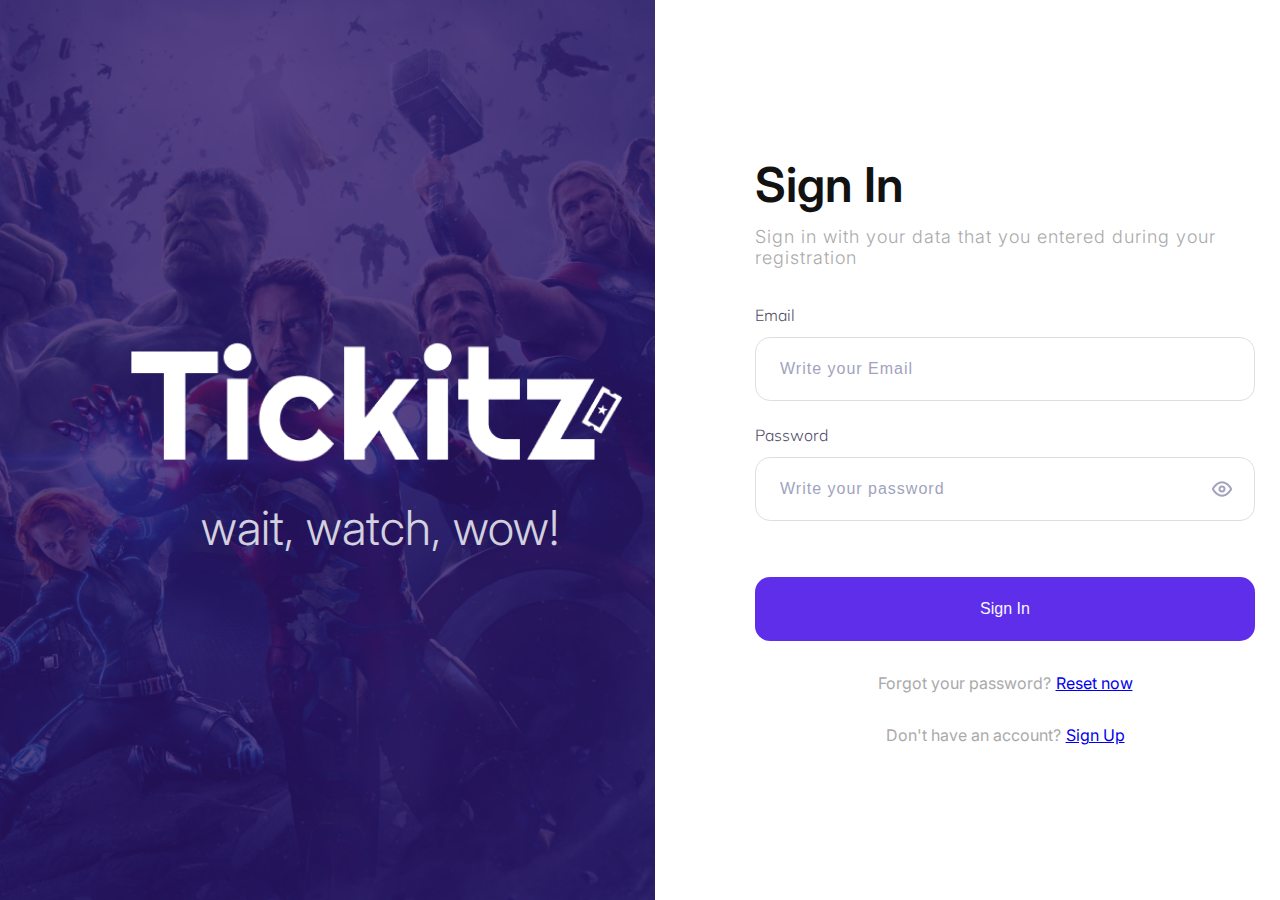
==== signIn.html @ 8dc181a2 "add task html css slicing" ====
<!DOCTYPE html>
<html lang="en">
<head>
    <meta charset="UTF-8">
    <meta name="viewport" content="width=device-width, initial-scale=1.0">
    <link href="https://fonts.googleapis.com/css2?family=Inter:ital,opsz,wght@0,14..32,100..900;1,14..32,100..900&display=swap" rel="stylesheet">
    <link href="https://fonts.googleapis.com/css2?family=Inter:ital,opsz,wght@0,14..32,100..900;1,14..32,100..900&family=Mulish:ital,wght@0,200..1000;1,200..1000&display=swap" rel="stylesheet">
    <link rel="stylesheet" href="/CSS/index.css">
    <title>SIGN IN</title>
</head>
<body>
    <section class="all">
        <aside class="left">
            <img src="/CSS/Assets/image/tickitz 1.png" class="imgTic" alt="tickitz">
            <h1 class="hashtag">wait, watch, wow!</h1>
        </aside>
        <aside class="right">
            <h1 class="headSign">Sign In</h1>
            <span class="headSign2">Sign in with your data that you entered during your registration</span>
            <span class="inputForm">
                <label for="">Email</label>
                <input type="email" name="Email" placeholder="Write your Email">
            </span>
            <span class="inputForm">
                <label for="">Password</label>
                <input type="password" class="password" name="Password" placeholder="Write your password">
            </span>
            <span class="signBut">
                <button>Sign In</button>
            </span>
            <footer class="footSign">
                <span>Forgot your password? </span>
                <a class="signLink" href="url">Reset now</a>
            </footer>
            <footer class="footSign">
                <span>Don't have an account? </span>
                <a class="signLink" href="url">Sign Up</a>
            </footer>
        </aside>
    <section>      
</body>
</html>
---- CSS/index.css ----
*,
*::before,
*::after {
    padding: 0;
    margin: 0;
    box-sizing: border-box;
}
body {
    font-family: "Mulish", sans-serif;
    /* letter-spacing: 2px; */
}

/* HOME : LINE 192 */

/* SIGN UP & SIGN IN */
.all {
    display: flex;
    width: 100%;
    height: 100vh;
}

.left {
    width: 60%;
    display: flex;
    flex-direction: column;
    align-items: center;
    justify-content: center;
    background-color: #2B156BCC;
    background-image: url(/CSS/Assets/image/avenger.png);
    background-size: cover;
}

.hashtag {
    font-family: "inter", sans-serif;
    color: #FFFF;
    opacity: 80%;
    font-size: 48px;
    font-weight: 300;
}

.right {
    padding: 120px 100px;
    font-family: "inter", sans-serif;
    display: flex;
    flex-direction: column;
    justify-content: center;
}

.headSign {
    color: #121212;
    font-size: 48px;
    font-weight: 600;
    margin-bottom: 12px;
}

.right .headSign2 {
    color: #AAAAAA;
    display: flex;
    font-size: 18px;
    font-weight: 300;
    letter-spacing: 1px;
    margin-bottom: 37px;
}

.right .inputForm {
    font-family: "Mulish", sans-serif;
    display: flex;
    flex-direction: column;
    color: #4E4B66;
    font-weight: 300;
    font-size: 16px;
    letter-spacing: 0;
}

.right .inputForm input {
    width: 500px;
    height: 64px;
    border: 1px solid #DEDEDE;
    border-radius: 15px;
    padding: 24px;
    margin-top: 12px;
    margin-bottom: 24px;
}

.right .inputForm input::placeholder {
    color: #A0A3BD;
    font-size: 16px;
    font-weight: 100;
    letter-spacing: 1px;
}

.right .inputForm .password {
    background-image: url(/CSS/Assets/icon/eyeslash.png);
    background-repeat: no-repeat;
    background-position: right 22px center;
}

.right .signBut {
    display: flex;
    align-items: center;
    margin-top: 32px;
}

.right .signBut button {
    width: 500px;
    height: 64px;
    font-size: 16px;
    color: #F7F7FC;
    background-color: #5F2EEA;
    border: none;
    border-radius: 15px;
}

.footSign {
    display: flex;
    justify-content: center;
    font-family: "inter", sans-serif;
    font-size: 16px;
    color: #AAAAAA;
    letter-spacing: 0px;
    margin-top: 32px;
}

.right .footSign .signLink {
    margin-left: 5px;
}



/* HOME */
.homeNav {
    display: flex;
    justify-content: space-between;
    align-items: center;
    width: 100vw;
    height: 104px;
    padding: 0 130px;
}
.homeNav2 {
    display: none;
}
.homeList {
    display: flex;
    align-items: center;
    color: #414141;
    font-size: 16px;
    font-weight: 600;
}
.homeNav .homeList .ticHome {
    margin-right: 72px;
}
.homeList .listMov {
    margin-left: 64px;
}
.homeList .listHo {
    margin-left: 72px;
}
.homeNav button {
    width: 120px;
    height: 40px;
    font-size: 14px;
    color: #F7F7FC;
    background-color: #5F2EEA;
    border: none;
    border-radius: 6px;
}
.homeHeader {
    display: flex;
    justify-content: space-around;
    align-items: center;
    padding-top: 48px;
    padding-bottom: 142px;
}
.tagChild {
    font-size: 24px;
    font-weight: 400;
    color: #A0A3BD;
    letter-spacing: 0;
}
.tagChild1 {
    font-size: 56px;
    font-weight: 700;
    color: #5F2EEA;
    margin-top: 30px;
}



main {
    background-color: #F5F6F8;
    padding-top: 64px;
    padding-bottom: 100px;
    padding-left: 130px;
    padding-right: 25px;
}
.mainChild {
    display: flex;
    justify-content: space-between;
}
.mainGchild {
    display: flex;
    flex-direction: column;
    align-items: center;
}
.mainChild .mainGchild .nowShow {
    font-size: 24px;
    font-weight: 700;
    color: #5F2EEA;
}
.mainChild .mainGchild img {
    margin-top: 16px;
    width: 100px;
}
.mainChild .viewAll {
    font-size: 16px;
    font-weight: 700;
    color: #5F2EEA;
    padding-right: 105px;
}
.mainChild1 {
    width: 100%;
    display: flex;
    gap: 45px;
    margin-top: 56px;
    overflow-x: scroll;
    scroll-snap-type: mandatory;
}



aside {
    padding-top: 64px;
    padding-bottom: 100px;
    padding-left: 130px;
    padding-right: 25px;
}
.asideChild {
    display: flex;
    justify-content: space-between;
}
.asideGchild {
    display: flex;
    flex-direction: column;
    align-items: center;
}
.asideChild .asideGchild .upcoming {
    font-size: 24px;
    font-weight: 700;
}
.asideChild .viewAll {
    font-size: 16px;
    font-weight: 700;
    color: #5F2EEA;
    padding-right: 105px;
}
.monthBut {
    width: 100%;
    display: flex;
    gap: 30px;
    margin-top: 40px;
    overflow-x: scroll;
    scroll-snap-type: mandatory;

}
.septBut {
    display: flex;
    justify-content: center;
    align-items: center;
    width: 147px;
    height: 42px;
    padding: 0 50px;
    border: none;
    background-color: #5F2EEA;
    border-radius: 5px;
    font-size: 14px;
    font-weight: 500;
    color: white; 
}
.otherBut {
    display: flex;
    justify-content: center;
    align-items: center;
    width: 147px;
    height: 42px;
    padding: 0 50px;
    border: 1px #5F2EEA solid;
    background-color: white;
    border-radius: 5px;
    font-size: 14px;
    font-weight: 400;
    color: #5F2EEA;
}
.asideChild1 {
    width: 100%;
    display: flex;
    gap: 50px;
    overflow-x: scroll;
    scroll-snap-type: mandatory;
}
.asideGchild1 {
    display: flex;
    justify-content: center;
    align-items: center;
    flex-direction: column;
    width: 223px;
    height: 452px;
    padding: 32px;
    margin-top: 56px;
    border: 1px #DEDEDE solid;
    border-radius: 10px;
}
.movTittle {
    font-size: 18px;
    color: #14142B;
    font-weight: 600;
    margin-top: 24px;
}
.movGenre {
    font-size: 12px;
    color: #A0A3BD;
    font-weight: 400;
    margin-top: 8px;
}
.asideGchild1 button {
    width: 159px;
    height: 33px;
    background-color: white;
    border: 1px #5F2EEA solid;
    border-radius: 5px;
    font-size: 14px;
    font-weight: lighter;
    color: #5F2EEA;
    margin-top: 40px;
}



.sectionHome {
    display: flex;
    justify-content: center;
    align-items: center;
    padding: 96px 130px;
}
.sectionChild {
    display: flex;
    flex-direction: column;
    justify-content: center;
    align-items: center;
    width: 100%;
    padding: 48px 0;
    border: none;
    border-radius: 8px;
    box-shadow: 0px 16px 32px 0px #bababa4a;
}
.sectionTag {
    font-size: 24px;
    font-weight: 400;
    color: #4E4B66;
}
.sectionTag1 {
    font-size: 48px;
    font-weight: 600;
    color: #5F2EEA;
}
.sectionGchild {
    display: flex;
    gap: 16px;
    margin-top: 48px;
    margin-bottom: 40px;
}
.sectionGchild input {
    width: 306px;
    height: 53px;
    border: 2px #DEDEDE solid;
    border-radius: 6px;
    padding-left: 24px;
}
.sectionGchild input::placeholder {
    font-size: 14px;
    font-weight: 400;
    color: #A0A3BD;
}
.sectionGchild button {
    width: 150px;
    height: 53px;
    background-color: #5F2EEA;
    border: none;
    border-radius: 6px;
    font-size: 14px;
    color: white;
}
.sectionTag2 {
    font-size: 14px;
    font-weight: 400;
    color: #6E7191;
    letter-spacing: 1px;
}



.footer {
    display: flex;
    flex-direction: column;
    justify-content: center;
    align-items: center;
    padding: 95px 80px;
}
.footerHome {
    width: 100%;
    display: flex;
    justify-content: space-around;
    padding: 50px 0;
}
.footerHome1 {
    display: flex;
    flex-direction: column;
}
.footerHome2 {
    display: flex;
    flex-direction: column;
}
.footerHome3 {
    display: flex;
    flex-direction: column;
}
.footerHome4 {
    display: flex;
    flex-direction: column;
}
.footerHome1 img {
    width: 185px;
    margin-bottom: 16px;
}
.footerTag {
    font-size: 16px;
    font-weight: 400;
    letter-spacing: 2px;
    color: #6E7191;
}
.footerNav {
    font-size: 16px;
    font-weight: 600;
    margin-bottom: 31px;
}
.footerNavChild1 {
    margin-bottom: 15px;
    display: flex;
    align-items: center;
}
.footerNavChild {
    font-size: 14px;
    font-weight: 400;
    color: #4E4B66;
    margin-bottom: 15px;
}
.footerNavChild2 {
    font-size: 14px;
    font-weight: 400;
    color: #4E4B66;
    margin-bottom: 15px;
}
.sponsor {
    width: 122px;
    margin-bottom: 24px;
}
.sponsor1 {
    width: 175px;
    margin-bottom: 24px;
}
.sponsor2 {
    width: 80px;
    margin-bottom: 24px;
}
.footerHome4 img {
    width: 24px;
    margin-right: 16px;
    margin-bottom: 16px;
    margin-top: 3px;
}
.copyright {
    font-size: 16px;
    font-weight: 400;
    color: #4E4B66;
}


/* media query */
/* berakpoint1 */
@media (max-width: 700px) {
    .homeNav {
        display: none;
    }
    .homeNav2 {
        display: flex;
        justify-content: space-between;
        align-items: center;
        width: 100vw;
        height: 104px;
        padding: 0 50px;
    }
    .menuBurger {
        width: 30px;
    }
    .homeHeader {
        flex-direction: column;
        gap: 50px;
    }
    .tagChild {
        display: flex;
        font-size: 18px;
        font-weight: 400;
        color: #A0A3BD;
        letter-spacing: 0;
        justify-content: center;
    }
    .tagChild1 {
        display: flex;
        font-size: 36px;
        font-weight: 700;
        justify-content: center;
    }
    .imgHome {
        width: 300px;
    }
    main {
        padding-left: 50px;
        padding-right: 0px;
    }
    .mainChild .mainGchild .nowShow {
        font-size: 16px;
    }
    .mainChild .mainGchild img {
        margin-top: 16px;
        width: 70px;
    }
    .mainChild .viewAll {
        font-size: 16px;
        padding-right: 50px;
    }
    .mainChild1 {
        gap: 20px;
    }
    aside {
        padding-top: 50px;
        padding-bottom: 50px;
        padding-left: 50px;
        padding-right: 0px;
    }
    .asideChild .asideGchild .upcoming {
        font-size: 16px;
    }
    .asideChild .viewAll {
        padding-right: 50px;
    }
    .monthBut {
        gap: 10px; 
    }
    .asideChild1 {
        gap: 20px;
    }
    .sectionHome {
        padding: 50px 50px;
    }
    .sectionChild {
        padding: 40px 20px;
        justify-content: center;
        align-items: center;
    }
    .sectionTag {
        font-size: 16px;
    }
    .sectionTag1 {
        font-size: 36px;
    }
    .sectionGchild {
        flex-direction: column;
        justify-content: center;
        align-items: center;
        gap: 10px;
        margin-top: 20px;
        margin-bottom: 20px;
    }
    .sectionGchild input {
        width: 200px;
        padding-left: 50px;
        padding-right: 50px;
    }
    .sectionGchild input::placeholder {
        font-size: 14px;
        font-weight: 400;
        color: #A0A3BD;
    }
    .sectionGchild button {
        width: 100px;
    }
    .sectionTag2 {
        text-align: center;
    }
    .footer {
        padding: 10px 10px;
    }
    .footerHome {
        display: grid;
        gap: 50px;
    }
    .footerHome1 {
        align-items: center;
    }
    .copyright {
        font-size: 14px;
        padding-bottom: 50px;
    }
}


/* breakpoint2 */
@media (min-width: 701px) and (max-width: 900px) {
    /* SIGN IN & UP */
    .all {
        display: flex;
        flex-direction: column;
    }
    .left {
        width: 100%;
        height: 100vh;
        padding: 50px 0;
    }
    .hashtag {
        font-size: 18px;
        font-weight: 200;
    }
    .imgTic {
        width: 100px;
    }
    .right {
        padding: 20px 100px;
        justify-content: center;
        align-items: center;
    }
    .headSign {
        font-size: 36px;
        font-weight: 600;
    }
    .right .headSign2 {
        text-align: center;
        font-size: 14px;
        margin-bottom: 20px;
    }
    .right .inputForm {
        text-align: center;
        font-size: 14px;
    }
    .right .inputForm input {
        width: 300px;
        height: 20px;
        margin-top: 8px;
        margin-bottom: 12px;
    }
    .right .inputForm input::placeholder {
        text-align: center;
        font-size: 14px;
    }
    .right .signBut button {
        width: 300px;
        height: 50px;
    }
    .right .signBut {
        margin-top: 5px;
    }
    .footSign {
        font-size: 14px;
    }

    /* HOME */
    .homeNav {
        display: none;
    }
    .homeNav2 {
        display: flex;
        justify-content: space-between;
        align-items: center;
        width: 100vw;
        height: 104px;
        padding: 0 50px;
    }
    .menuBurger {
        width: 30px;
    }
    .homeHeader {
        flex-direction: column;
        gap: 50px;
    }
    .tagChild {
        display: flex;
        font-size: 18px;
        font-weight: 400;
        color: #A0A3BD;
        letter-spacing: 0;
        justify-content: center;
    }
    .tagChild1 {
        display: flex;
        font-size: 36px;
        font-weight: 700;
        justify-content: center;
    }
    .imgHome {
        width: 300px;
    }
    main {
        padding-left: 50px;
        padding-right: 0px;
    }
    .mainChild .mainGchild .nowShow {
        font-size: 16px;
    }
    .mainChild .mainGchild img {
        margin-top: 16px;
        width: 70px;
    }
    .mainChild .viewAll {
        font-size: 16px;
        padding-right: 50px;
    }
    .mainChild1 {
        gap: 20px;
    }
    aside {
        padding-top: 50px;
        padding-bottom: 50px;
        padding-left: 50px;
        padding-right: 0px;
    }
    .asideChild .asideGchild .upcoming {
        font-size: 16px;
    }
    .asideChild .viewAll {
        padding-right: 50px;
    }
    .monthBut {
        gap: 10px; 
    }
    .asideChild1 {
        gap: 20px;
    }
    .sectionHome {
        padding: 50px 50px;
    }
    .sectionChild {
        padding: 40px 20px;
        justify-content: center;
        align-items: center;
    }
    .sectionTag {
        font-size: 16px;
    }
    .sectionTag1 {
        font-size: 36px;
    }
    .sectionGchild {
        flex-direction: column;
        justify-content: center;
        align-items: center;
        gap: 10px;
        margin-top: 20px;
        margin-bottom: 20px;
    }
    .sectionGchild input {
        width: 200px;
        padding-left: 50px;
        padding-right: 50px;
    }
    .sectionGchild input::placeholder {
        font-size: 14px;
        font-weight: 400;
        color: #A0A3BD;
    }
    .sectionGchild button {
        width: 100px;
    }
    .sectionTag2 {
        text-align: center;
    }
    .footerHome {
        display: grid;
        gap: 50px;
    }
    .footerHome1 {
        grid-column: 1;
        grid-row: 1;
    }
    .footerHome2 {
        grid-column: 1;
        grid-row: 2;
    }
    .footerHome3 {
        grid-column: 2;
        grid-row: 1;
    }
    .footerHome4 {
        grid-column: 2;
        grid-row: 2;
    }
}

/* breakpoint3 */
@media (min-width: 901px) and (max-width: 1200px) {
    /* SIGN IN & UP */
    .right {
        padding: 30px 30px;
        justify-content: center;
        align-items: center;
    }
    .right .headSign2 {
        text-align: center;
    }
    .right .inputForm {
        text-align: center;
    }
    .right .inputForm input {
        width: 350px;
        height: 35px;
    }
    .right .inputForm input::placeholder {
        text-align: center;
    }
    .right .signBut button {
        width: 350px;
        height: 50px;
    }

    /* HOME */
    .tagChild {
        font-size: 18px;
        font-weight: 400;
        color: #A0A3BD;
        letter-spacing: 0;
    }
    .tagChild1 {
        font-size: 36px;
        font-weight: 700;
    }
    .imgHome {
        width: 300px;
    }
    .footerHome {
        display: grid;
        gap: 50px;
    }
    .footerHome1 {
        grid-column: 1;
        grid-row: 1;
    }
    .footerHome2 {
        grid-column: 1;
        grid-row: 2;
    }
    .footerHome3 {
        grid-column: 2;
        grid-row: 1;
    }
    .footerHome4 {
        grid-column: 2;
        grid-row: 2;
    }
}
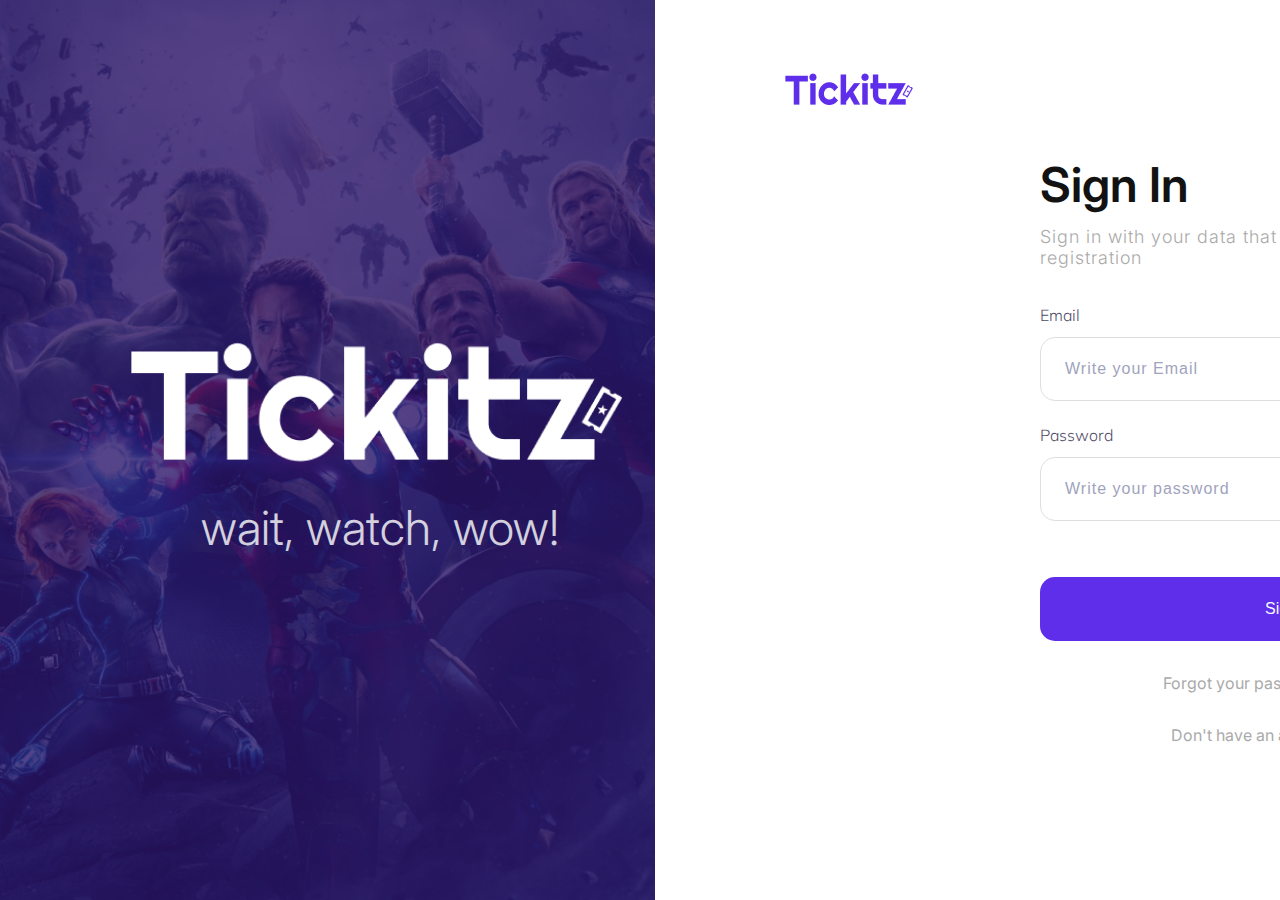
==== commit 146dfef5: "fixing layout" ====
--- a/signIn.html
+++ b/signIn.html
@@ -13,6 +13,9 @@
         <aside class="left">
             <img src="/CSS/Assets/image/tickitz 1.png" class="imgTic" alt="tickitz">
             <h1 class="hashtag">wait, watch, wow!</h1>
+        </aside>
+        <aside class="left1">
+            <img src="/CSS/Assets/image/Tickitz home.png" class="imgTic" alt="tickitz">
         </aside>
         <aside class="right">
             <h1 class="headSign">Sign In</h1>
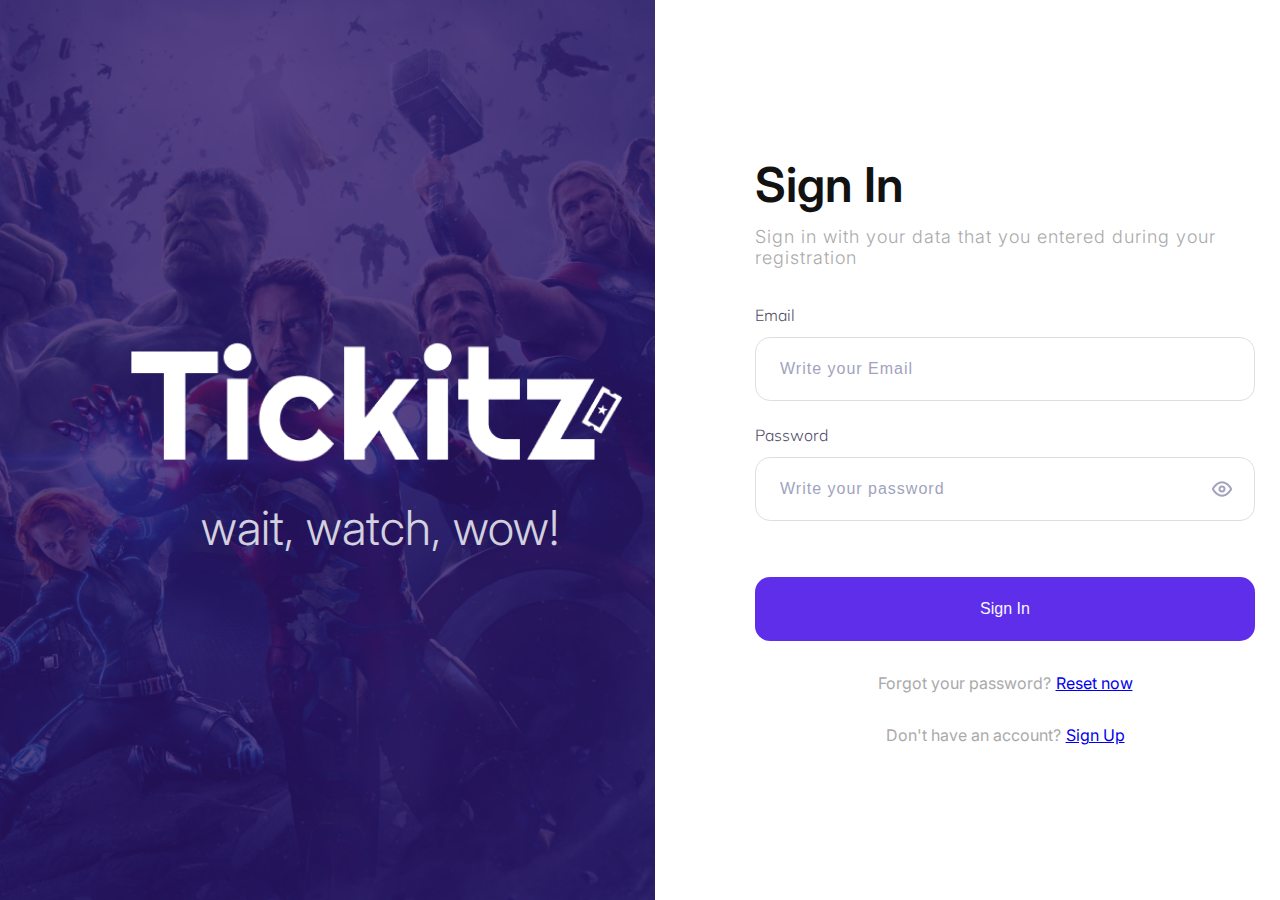
==== commit e34094f6: "add link signIn.html index.html" ====
--- a/signIn.html
+++ b/signIn.html
@@ -29,7 +29,7 @@
                 <input type="password" class="password" name="Password" placeholder="Write your password">
             </span>
             <span class="signBut">
-                <button>Sign In</button>
+                <a href="/index.html" target="_blank"><button>Sign In</button></a>
             </span>
             <footer class="footSign">
                 <span>Forgot your password? </span>
@@ -37,9 +37,9 @@
             </footer>
             <footer class="footSign">
                 <span>Don't have an account? </span>
-                <a class="signLink" href="url">Sign Up</a>
+                <a class="signLink" href=" ">Sign Up</a>
             </footer>
         </aside>
     <section>      
 </body>
-</html>+</html>
--- a/CSS/index.css
+++ b/CSS/index.css
@@ -28,6 +28,10 @@
     background-color: #2B156BCC;
     background-image: url(/CSS/Assets/image/avenger.png);
     background-size: cover;
+}
+
+.left1 {
+    display: none;
 }
 
 .hashtag {
@@ -459,6 +463,10 @@
     color: #4E4B66;
     margin-bottom: 15px;
 }
+.footerNavChild3 {
+    display: flex;
+    flex-direction: column;
+}
 .sponsor {
     width: 122px;
     margin-bottom: 24px;
@@ -487,6 +495,63 @@
 /* media query */
 /* berakpoint1 */
 @media (max-width: 700px) {
+    /* SIGN IN & UP */
+    .all {
+        display: flex;
+        flex-direction: column;
+    }
+    .left {
+        display: none;
+    }
+    .left1 {
+        display: block;
+    }
+    .hashtag {
+        font-size: 18px;
+        font-weight: 200;
+    }
+    .imgTic {
+        width: 100px;
+    }
+    .right {
+        padding: 20px 50px;
+        justify-content: center;
+    }
+    .headSign {
+        font-size: 36px;
+        font-weight: 600;
+    }
+    .right .headSign2 {
+        font-size: 14px;
+        margin-bottom: 20px;
+    }
+    .right .inputForm {
+        font-size: 14px;
+    }
+    .right .inputForm input {
+        width: 300px;
+        height: 20px;
+        margin-top: 8px;
+        margin-bottom: 12px;
+        border-radius: 4px;
+    }
+    .right .inputForm input::placeholder {
+        font-size: 14px;
+    }
+    .right .signBut button {
+        width: 300px;
+        height: 50px;
+        border-radius: 6px;
+    }
+    .right .signBut {
+        margin-top: 5px;
+    }
+    .footSign {
+        font-size: 12px;
+    }
+
+
+    /* HOME */
     .homeNav {
         display: none;
     }
@@ -499,6 +564,225 @@
         padding: 0 50px;
     }
     .menuBurger {
+        width: 20px;
+    }
+    .homeHeader {
+        flex-direction: column;
+        gap: 50px;
+    }
+    .headTag {
+        display: flex;
+        flex-direction: column;
+        align-items: flex-start;
+    }
+    .tagChild {
+        display: flex;
+        font-size: 18px;
+        font-weight: 400;
+        color: #A0A3BD;
+        letter-spacing: 0;
+        justify-content: flex-start;
+    }
+    .tagChild1 {
+        display: flex;
+        font-size: 36px;
+        font-weight: 700;
+        justify-content: center;
+    }
+    .imgHome {
+        width: 300px;
+    }
+    main {
+        padding-left: 50px;
+        padding-right: 0px;
+    }
+    .mainChild .mainGchild .nowShow {
+        font-size: 16px;
+    }
+    .mainChild .mainGchild img {
+        margin-top: 16px;
+        width: 70px;
+    }
+    .mainChild .viewAll {
+        font-size: 16px;
+        padding-right: 50px;
+    }
+    .mainChild1 {
+        gap: 20px;
+    }
+    aside {
+        padding-top: 50px;
+        padding-bottom: 50px;
+        padding-left: 50px;
+        padding-right: 0px;
+    }
+    .asideChild .asideGchild .upcoming {
+        font-size: 16px;
+    }
+    .asideChild .viewAll {
+        padding-right: 50px;
+    }
+    .monthBut {
+        gap: 10px; 
+    }
+    .asideChild1 {
+        gap: 20px;
+    }
+    .sectionHome {
+        padding: 50px 50px;
+    }
+    .sectionChild {
+        padding: 40px 20px;
+        justify-content: center;
+        align-items: center;
+    }
+    .sectionTag {
+        font-size: 16px;
+    }
+    .sectionTag1 {
+        font-size: 36px;
+    }
+    .sectionGchild {
+        flex-direction: column;
+        justify-content: center;
+        align-items: center;
+        gap: 10px;
+        margin-top: 20px;
+        margin-bottom: 20px;
+    }
+    .sectionGchild input {
+        width: 250px;
+        padding-left: 10px;
+    }
+    .sectionGchild input::placeholder {
+        font-size: 14px;
+        font-weight: 400;
+        color: #A0A3BD;
+    }
+    .sectionGchild button {
+        width: 250px;
+    }
+    .sectionTag2 {
+        text-align: center;
+    }
+    .footer {
+        padding: 10px 30px;
+        align-items: flex-start;
+    }
+    .footerHome {
+        flex-direction: column;
+        gap: 50px;
+    }
+    .footerHome1 {
+        letter-spacing: 0;
+    }
+    .footerHome2 {
+        letter-spacing: 0;
+    }
+    .footerHome3 {
+        letter-spacing: 0;
+    }
+    .footerHome4 {
+        letter-spacing: 0;
+    }
+    .footerNavChild2 {
+        display: none;
+    }
+    .footerNavChild3 {
+        flex-direction: row;
+        gap: 40px;
+        margin-top: 10px;
+    }
+    .sponsor {
+        width: 60px;
+        margin-bottom: 0px;
+    }
+    .sponsor1 {
+        width: 70px;
+        margin-bottom: 0px;
+    }
+    .sponsor2 {
+        width: 50px;
+        margin-bottom: 0px;
+    }
+    .copyright {
+        font-size: 14px;
+        padding-bottom: 50px;
+    }
+}
+
+
+/* breakpoint2 */
+@media (min-width: 701px) and (max-width: 900px) {
+    /* SIGN IN & UP */
+    .all {
+        display: flex;
+        flex-direction: column;
+    }
+    .left {
+        width: 100%;
+        height: 100vh;
+        padding: 50px 0;
+    }
+    .hashtag {
+        font-size: 18px;
+        font-weight: 200;
+    }
+    .imgTic {
+        width: 100px;
+    }
+    .right {
+        padding: 20px 100px;
+        justify-content: center;
+        align-items: center;
+    }
+    .headSign {
+        font-size: 36px;
+        font-weight: 600;
+    }
+    .right .headSign2 {
+        text-align: center;
+        font-size: 14px;
+        margin-bottom: 20px;
+    }
+    .right .inputForm {
+        text-align: center;
+        font-size: 14px;
+    }
+    .right .inputForm input {
+        width: 300px;
+        height: 20px;
+        margin-top: 8px;
+        margin-bottom: 12px;
+    }
+    .right .inputForm input::placeholder {
+        text-align: center;
+        font-size: 14px;
+    }
+    .right .signBut button {
+        width: 300px;
+        height: 50px;
+    }
+    .right .signBut {
+        margin-top: 5px;
+    }
+    .footSign {
+        font-size: 14px;
+    }
+
+    /* HOME */
+    .homeNav {
+        display: none;
+    }
+    .homeNav2 {
+        display: flex;
+        justify-content: space-between;
+        align-items: center;
+        width: 100vw;
+        height: 104px;
+        padding: 0 50px;
+    }
+    .menuBurger {
         width: 30px;
     }
     .homeHeader {
@@ -596,191 +880,6 @@
     .sectionTag2 {
         text-align: center;
     }
-    .footer {
-        padding: 10px 10px;
-    }
-    .footerHome {
-        display: grid;
-        gap: 50px;
-    }
-    .footerHome1 {
-        align-items: center;
-    }
-    .copyright {
-        font-size: 14px;
-        padding-bottom: 50px;
-    }
-}
-
-
-/* breakpoint2 */
-@media (min-width: 701px) and (max-width: 900px) {
-    /* SIGN IN & UP */
-    .all {
-        display: flex;
-        flex-direction: column;
-    }
-    .left {
-        width: 100%;
-        height: 100vh;
-        padding: 50px 0;
-    }
-    .hashtag {
-        font-size: 18px;
-        font-weight: 200;
-    }
-    .imgTic {
-        width: 100px;
-    }
-    .right {
-        padding: 20px 100px;
-        justify-content: center;
-        align-items: center;
-    }
-    .headSign {
-        font-size: 36px;
-        font-weight: 600;
-    }
-    .right .headSign2 {
-        text-align: center;
-        font-size: 14px;
-        margin-bottom: 20px;
-    }
-    .right .inputForm {
-        text-align: center;
-        font-size: 14px;
-    }
-    .right .inputForm input {
-        width: 300px;
-        height: 20px;
-        margin-top: 8px;
-        margin-bottom: 12px;
-    }
-    .right .inputForm input::placeholder {
-        text-align: center;
-        font-size: 14px;
-    }
-    .right .signBut button {
-        width: 300px;
-        height: 50px;
-    }
-    .right .signBut {
-        margin-top: 5px;
-    }
-    .footSign {
-        font-size: 14px;
-    }
-
-    /* HOME */
-    .homeNav {
-        display: none;
-    }
-    .homeNav2 {
-        display: flex;
-        justify-content: space-between;
-        align-items: center;
-        width: 100vw;
-        height: 104px;
-        padding: 0 50px;
-    }
-    .menuBurger {
-        width: 30px;
-    }
-    .homeHeader {
-        flex-direction: column;
-        gap: 50px;
-    }
-    .tagChild {
-        display: flex;
-        font-size: 18px;
-        font-weight: 400;
-        color: #A0A3BD;
-        letter-spacing: 0;
-        justify-content: center;
-    }
-    .tagChild1 {
-        display: flex;
-        font-size: 36px;
-        font-weight: 700;
-        justify-content: center;
-    }
-    .imgHome {
-        width: 300px;
-    }
-    main {
-        padding-left: 50px;
-        padding-right: 0px;
-    }
-    .mainChild .mainGchild .nowShow {
-        font-size: 16px;
-    }
-    .mainChild .mainGchild img {
-        margin-top: 16px;
-        width: 70px;
-    }
-    .mainChild .viewAll {
-        font-size: 16px;
-        padding-right: 50px;
-    }
-    .mainChild1 {
-        gap: 20px;
-    }
-    aside {
-        padding-top: 50px;
-        padding-bottom: 50px;
-        padding-left: 50px;
-        padding-right: 0px;
-    }
-    .asideChild .asideGchild .upcoming {
-        font-size: 16px;
-    }
-    .asideChild .viewAll {
-        padding-right: 50px;
-    }
-    .monthBut {
-        gap: 10px; 
-    }
-    .asideChild1 {
-        gap: 20px;
-    }
-    .sectionHome {
-        padding: 50px 50px;
-    }
-    .sectionChild {
-        padding: 40px 20px;
-        justify-content: center;
-        align-items: center;
-    }
-    .sectionTag {
-        font-size: 16px;
-    }
-    .sectionTag1 {
-        font-size: 36px;
-    }
-    .sectionGchild {
-        flex-direction: column;
-        justify-content: center;
-        align-items: center;
-        gap: 10px;
-        margin-top: 20px;
-        margin-bottom: 20px;
-    }
-    .sectionGchild input {
-        width: 200px;
-        padding-left: 50px;
-        padding-right: 50px;
-    }
-    .sectionGchild input::placeholder {
-        font-size: 14px;
-        font-weight: 400;
-        color: #A0A3BD;
-    }
-    .sectionGchild button {
-        width: 100px;
-    }
-    .sectionTag2 {
-        text-align: center;
-    }
     .footerHome {
         display: grid;
         gap: 50px;
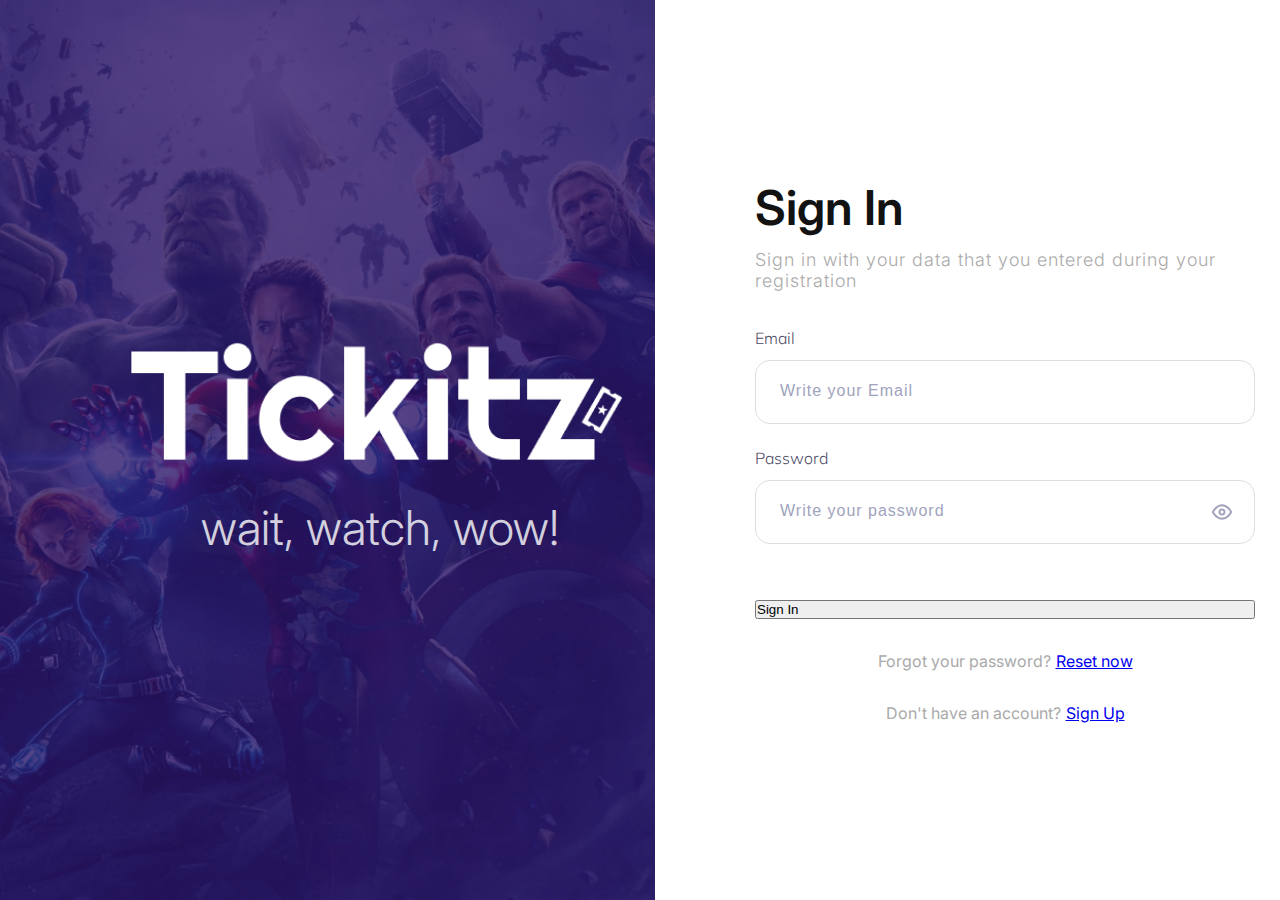
==== commit 42f39aec: "Update signIn.html" ====
--- a/signIn.html
+++ b/signIn.html
@@ -20,26 +20,23 @@
         <aside class="right">
             <h1 class="headSign">Sign In</h1>
             <span class="headSign2">Sign in with your data that you entered during your registration</span>
-            <span class="inputForm">
-                <label for="">Email</label>
-                <input type="email" name="Email" placeholder="Write your Email">
-            </span>
-            <span class="inputForm">
-                <label for="">Password</label>
+            <form class="inputForm">
+                <label for="Email">Email</label>
+                <input type="email" class="email" name="Email" placeholder="Write your Email">
+                <label for="Password">Password</label>
                 <input type="password" class="password" name="Password" placeholder="Write your password">
-            </span>
-            <span class="signBut">
-                <a href="/index.html" target="_blank"><button>Sign In</button></a>
-            </span>
+                <button type="submit" class="signBut">Sign In</button>
+            </form>
             <footer class="footSign">
                 <span>Forgot your password? </span>
                 <a class="signLink" href="url">Reset now</a>
             </footer>
             <footer class="footSign">
                 <span>Don't have an account? </span>
-                <a class="signLink" href=" ">Sign Up</a>
+                <a class="signLink" href="/signUp.html">Sign Up</a>
             </footer>
         </aside>
-    <section>      
+    </section>
+    <script src="/Script/index.js"></script>      
 </body>
 </html>
